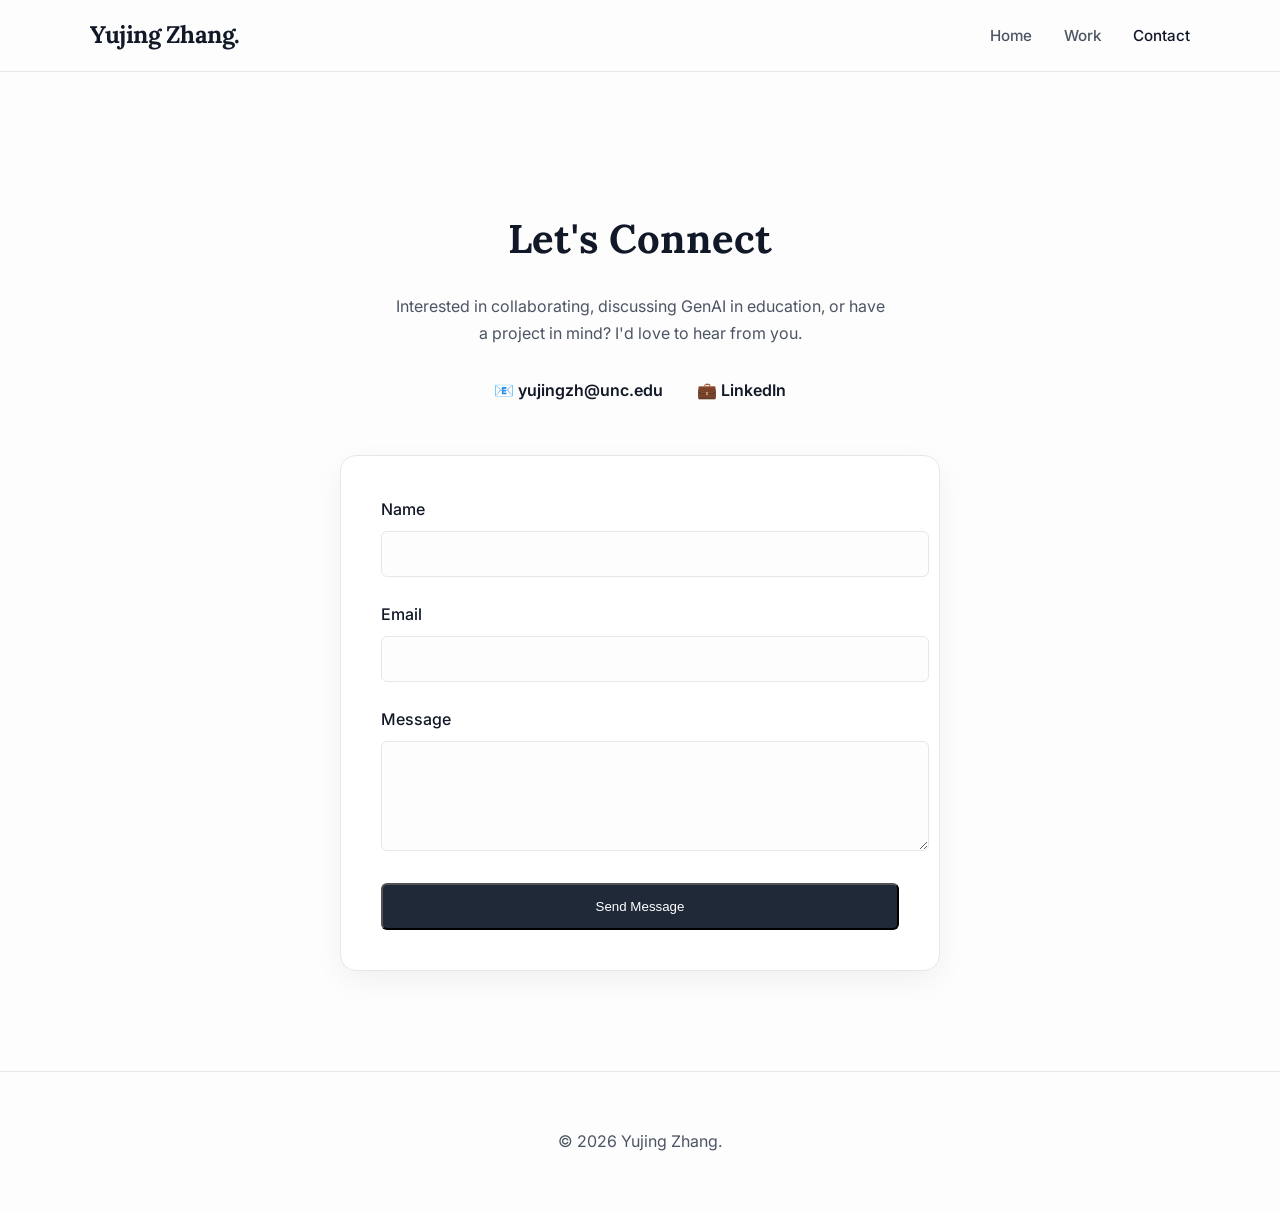
==== contact.html @ 6aafa3b5 "Create contact.html" ====
<!DOCTYPE html>
<html lang="en">
<head>
    <meta charset="UTF-8">
    <meta name="viewport" content="width=device-width, initial-scale=1.0">
    <title>Contact - Yujing Zhang</title>
    <link rel="stylesheet" href="style.css">
    <link href="https://fonts.googleapis.com/css2?family=Lora:wght@400;600&family=Inter:wght@400;500;600&display=swap" rel="stylesheet">
</head>
<body style="display: flex; flex-direction: column; min-height: 100vh;">
    
    <nav class="navbar">
        <div class="nav-container">
            <a href="index.html" class="logo">Yujing Zhang.</a>
            <ul class="nav-menu">
                <li><a href="index.html">Home</a></li>
                <li><a href="index.html#portfolio">Work</a></li>
                <li><a href="contact.html" style="color: #111827;">Contact</a></li>
            </ul>
        </div>
    </nav>

    <section style="flex-grow: 1; display: flex; align-items: center;">
        <div class="container" style="width: 100%;">
            <div style="text-align: center; margin-bottom: 50px;">
                <h1 class="section-title" style="margin-bottom: 20px;">Let's Connect</h1>
                <p style="color: #4B5563; max-width: 500px; margin: 0 auto;">
                    Interested in collaborating, discussing GenAI in education, or have a project in mind? I'd love to hear from you.
                </p>
                <div style="margin-top: 30px;">
                    <a href="mailto:yujingzh@unc.edu" style="color: #111827; font-weight: 600; text-decoration: none; margin: 0 15px;">📧 yujingzh@unc.edu</a>
                    <a href="https://www.linkedin.com/in/yujingzhang233" target="_blank" style="color: #111827; font-weight: 600; text-decoration: none; margin: 0 15px;">💼 LinkedIn</a>
                </div>
            </div>

            <div class="contact-form-wrapper fade-in visible">
                <form action="https://formspree.io/f/mgopppkq" method="POST" style="background: #fff; padding: 40px; border-radius: 16px; box-shadow: 0 10px 30px rgba(0,0,0,0.05); border: 1px solid #E5E7EB;">
                    <div class="form-group">
                        <label for="name">Name</label>
                        <input type="text" id="name" name="name" required>
                    </div>
                    <div class="form-group">
                        <label for="email">Email</label>
                        <input type="email" id="email" name="email" required>
                    </div>
                    <div class="form-group">
                        <label for="message">Message</label>
                        <textarea id="message" name="message" rows="5" required></textarea>
                    </div>
                    <button type="submit" class="btn-primary" style="width: 100%; margin: 0;">Send Message</button>
                </form>
            </div>
        </div>
    </section>

    <footer class="footer">
        <div class="container">
            <p>&copy; 2026 Yujing Zhang.</p>
        </div>
    </footer>
</body>
</html>
---- style.css ----
/* ---------------- 全局变量与基础设置 ---------------- */
:root {
    --bg-primary: #FDFDFD;
    --bg-secondary: #F3F4F6;
    --text-main: #111827;
    --text-muted: #4B5563;
    --accent-dark: #1F2937;
    --accent-light: #E5E7EB;
    --transition: all 0.4s cubic-bezier(0.16, 1, 0.3, 1);
}

html {
    scroll-behavior: smooth;
}

body {
    margin: 0;
    font-family: 'Inter', sans-serif;
    background-color: var(--bg-primary);
    color: var(--text-main);
    line-height: 1.7;
}

h1, h2, h3, .logo {
    font-family: 'Lora', serif;
    color: var(--text-main);
}

.container {
    max-width: 1100px;
    margin: 0 auto;
    padding: 0 24px;
}

/* ---------------- 导航栏 ---------------- */
.navbar {
    position: sticky;
    top: 0;
    background: rgba(253, 253, 253, 0.9);
    backdrop-filter: blur(10px);
    z-index: 1000;
    border-bottom: 1px solid var(--accent-light);
    padding: 15px 0;
}

.nav-container {
    display: flex;
    justify-content: space-between;
    align-items: center;
    max-width: 1100px;
    margin: 0 auto;
    padding: 0 24px;
}

.logo {
    text-decoration: none;
    font-size: 1.5rem;
    font-weight: 700;
    letter-spacing: -0.5px;
}

.nav-menu {
    list-style: none;
    display: flex;
    gap: 32px;
    margin: 0;
    padding: 0;
}

.nav-menu a {
    text-decoration: none;
    color: var(--text-muted);
    font-size: 0.95rem;
    font-weight: 500;
    transition: var(--transition);
}

.nav-menu a:hover {
    color: var(--text-main);
}

/* ---------------- Hero Section ---------------- */
.hero {
    min-height: 80vh;
    display: flex;
    align-items: center;
    padding-top: 60px;
}

.hero-title {
    font-size: 3.5rem;
    line-height: 1.2;
    margin-bottom: 24px;
    letter-spacing: -1px;
}

.hero-subtitle {
    font-size: 1.25rem;
    color: var(--text-muted);
    margin-bottom: 40px;
    max-width: 600px;
}

.btn-primary, .btn-secondary {
    display: inline-block;
    padding: 14px 28px;
    border-radius: 6px;
    text-decoration: none;
    font-weight: 500;
    transition: var(--transition);
}

.btn-primary {
    background-color: var(--accent-dark);
    color: white;
    margin-right: 16px;
}

.btn-primary:hover {
    background-color: #000;
    transform: translateY(-2px);
    box-shadow: 0 10px 20px rgba(0,0,0,0.1);
}

.btn-secondary {
    border: 1px solid var(--accent-light);
    color: var(--text-main);
}

.btn-secondary:hover {
    border-color: var(--text-main);
}

/* ---------------- 模块通用 ---------------- */
section {
    padding: 100px 0;
}

.section-title {
    font-size: 2.5rem;
    margin-bottom: 60px;
    position: relative;
}

/* ---------------- About Section ---------------- */
.about-content {
    display: grid;
    grid-template-columns: 1fr 2fr;
    gap: 60px;
    align-items: center;
}

.profile-pic {
    width: 100%;
    border-radius: 16px;
    box-shadow: 0 20px 40px rgba(0,0,0,0.08);
}

.lead {
    font-size: 1.2rem;
    font-weight: 500;
    color: var(--text-main);
    margin-bottom: 24px;
}

/* ---------------- 经历与时间轴 (Timeline) ---------------- */
.experience-section {
    background-color: var(--bg-secondary);
}

.timeline {
    position: relative;
    padding-left: 30px;
    border-left: 2px solid var(--accent-light);
}

.timeline-item {
    position: relative;
    margin-bottom: 40px;
}

.timeline-dot {
    position: absolute;
    left: -37px;
    top: 0;
    width: 12px;
    height: 12px;
    border-radius: 50%;
    background-color: var(--accent-dark);
    border: 4px solid var(--bg-secondary);
}

.experience-card {
    background: #fff;
    border-radius: 12px;
    padding: 30px;
    box-shadow: 0 4px 6px rgba(0,0,0,0.02);
    transition: var(--transition);
}

.experience-card:hover {
    transform: translateY(-4px);
    box-shadow: 0 12px 24px rgba(0,0,0,0.06);
}

.time-tag {
    font-size: 0.85rem;
    color: var(--text-muted);
    text-transform: uppercase;
    letter-spacing: 1px;
    margin-bottom: 12px;
    display: block;
}

.job-title {
    font-size: 1.4rem;
    margin: 0 0 8px 0;
}

.company-name {
    font-weight: 500;
    color: var(--text-muted);
    margin-bottom: 16px;
}

/* ---------------- 专长与技能 (Expertise) ---------------- */
.expertise-grid {
    display: grid;
    grid-template-columns: repeat(auto-fit, minmax(300px, 1fr));
    gap: 30px;
}

.expertise-card {
    padding: 30px;
    border: 1px solid var(--accent-light);
    border-radius: 12px;
    transition: var(--transition);
}

.expertise-card:hover {
    border-color: var(--text-main);
}

.skills-list {
    display: flex;
    flex-wrap: wrap;
    gap: 12px;
    margin-top: 40px;
}

.skill-tag {
    padding: 8px 16px;
    background: var(--bg-secondary);
    border-radius: 20px;
    font-size: 0.9rem;
    color: var(--text-muted);
}

/* ---------------- 作品集 (Portfolio) ---------------- */
.portfolio-grid {
    display: grid;
    grid-template-columns: repeat(auto-fit, minmax(320px, 1fr));
    gap: 40px;
}

.portfolio-item {
    border-radius: 16px;
    overflow: hidden;
    background: #fff;
    border: 1px solid var(--accent-light);
    transition: var(--transition);
}

.portfolio-item:hover {
    transform: translateY(-8px);
    box-shadow: 0 20px 40px rgba(0,0,0,0.08);
}

.portfolio-image {
    height: 240px;
    overflow: hidden;
}

.portfolio-image img {
    width: 100%;
    height: 100%;
    object-fit: cover;
    transition: transform 0.6s ease;
}

.portfolio-item:hover .portfolio-image img {
    transform: scale(1.05);
}

.portfolio-content {
    padding: 30px;
}

.project-type {
    font-size: 0.8rem;
    text-transform: uppercase;
    letter-spacing: 1px;
    color: var(--text-muted);
    margin-bottom: 12px;
}

.project-tags {
    display: flex;
    gap: 8px;
    margin-top: 20px;
    flex-wrap: wrap;
}

.project-tags span {
    font-size: 0.8rem;
    padding: 4px 10px;
    background: var(--bg-secondary);
    border-radius: 4px;
    color: var(--text-muted);
}

/* ---------------- Footer & Contact Form ---------------- */
.footer {
    text-align: center;
    padding: 40px 0;
    border-top: 1px solid var(--accent-light);
    color: var(--text-muted);
}

.contact-form-wrapper {
    max-width: 600px;
    margin: 0 auto;
}

.form-group {
    margin-bottom: 24px;
}

.form-group label {
    display: block;
    margin-bottom: 8px;
    font-weight: 500;
}

.form-group input, .form-group textarea {
    width: 100%;
    padding: 14px;
    border: 1px solid var(--accent-light);
    border-radius: 6px;
    font-family: inherit;
    background: var(--bg-primary);
    transition: var(--transition);
}

.form-group input:focus, .form-group textarea:focus {
    outline: none;
    border-color: var(--text-main);
}

/* ---------------- 滚动动画 (Fade In) ---------------- */
.fade-in {
    opacity: 0;
    transform: translateY(30px);
    transition: opacity 0.8s ease-out, transform 0.8s ease-out;
    will-change: opacity, visibility;
}

.fade-in.visible {
    opacity: 1;
    transform: none;
}
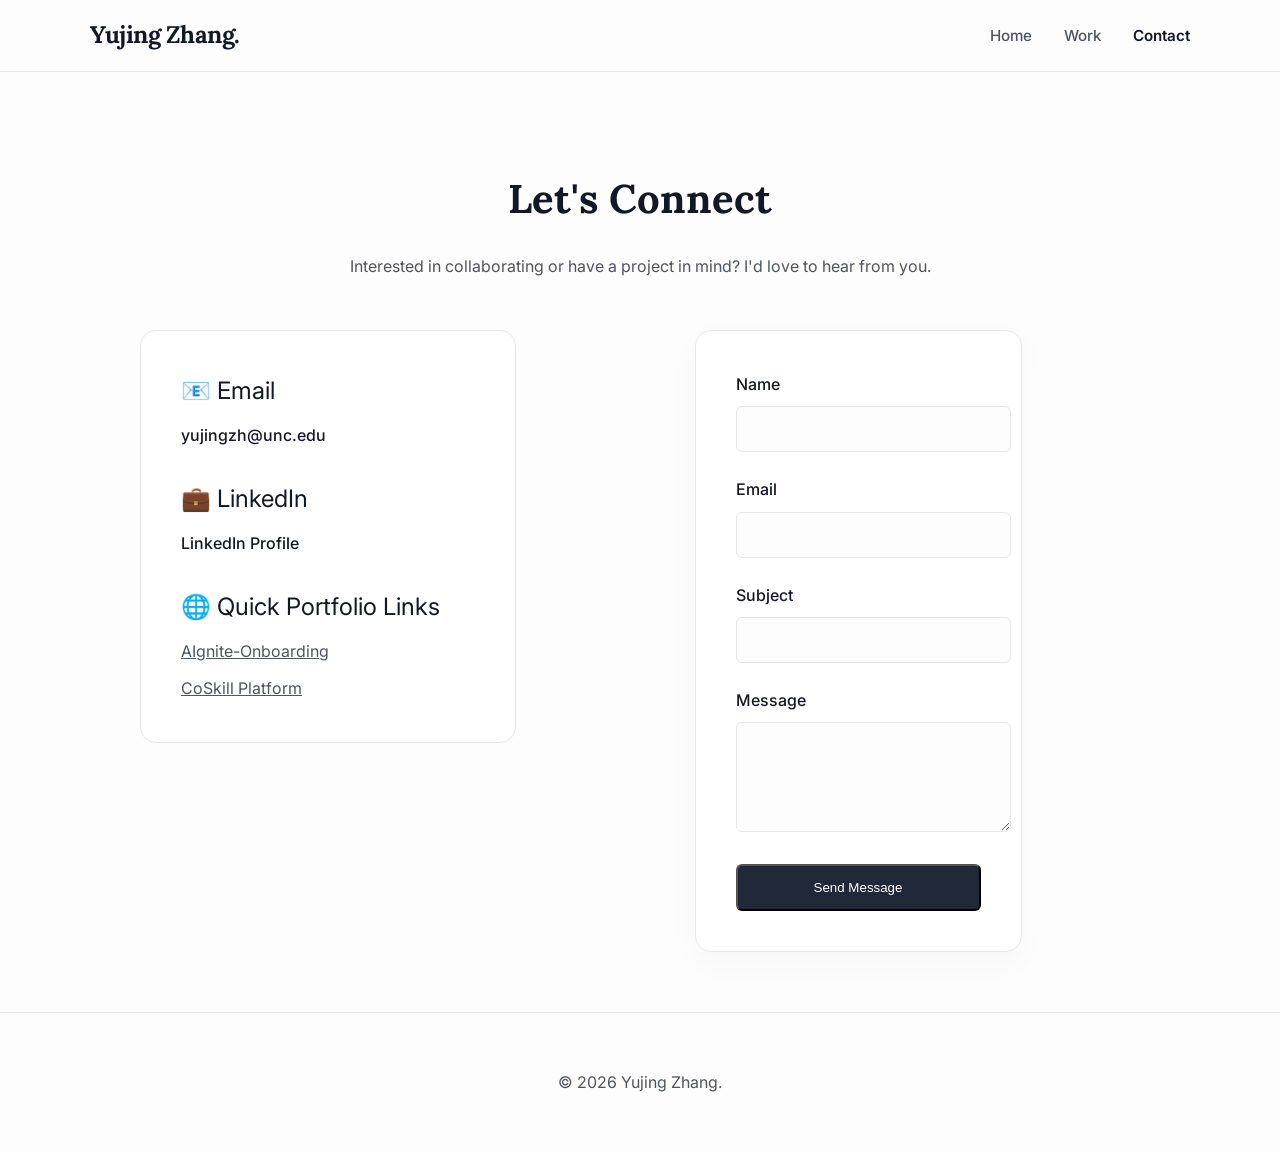
==== commit f5553722: "Update contact.html" ====
--- a/contact.html
+++ b/contact.html
@@ -15,40 +15,63 @@
             <ul class="nav-menu">
                 <li><a href="index.html">Home</a></li>
                 <li><a href="index.html#portfolio">Work</a></li>
-                <li><a href="contact.html" style="color: #111827;">Contact</a></li>
+                <li><a href="contact.html" style="color: #111827; font-weight: 600;">Contact</a></li>
             </ul>
         </div>
     </nav>
 
-    <section style="flex-grow: 1; display: flex; align-items: center;">
-        <div class="container" style="width: 100%;">
+    <section style="flex-grow: 1; display: flex; align-items: center; padding: 60px 0;">
+        <div class="container" style="width: 100%; max-width: 1000px;">
             <div style="text-align: center; margin-bottom: 50px;">
                 <h1 class="section-title" style="margin-bottom: 20px;">Let's Connect</h1>
-                <p style="color: #4B5563; max-width: 500px; margin: 0 auto;">
-                    Interested in collaborating, discussing GenAI in education, or have a project in mind? I'd love to hear from you.
+                <p style="color: #4B5563; max-width: 600px; margin: 0 auto;">
+                    Interested in collaborating or have a project in mind? I'd love to hear from you.
                 </p>
-                <div style="margin-top: 30px;">
-                    <a href="mailto:yujingzh@unc.edu" style="color: #111827; font-weight: 600; text-decoration: none; margin: 0 15px;">📧 yujingzh@unc.edu</a>
-                    <a href="https://www.linkedin.com/in/yujingzhang233" target="_blank" style="color: #111827; font-weight: 600; text-decoration: none; margin: 0 15px;">💼 LinkedIn</a>
-                </div>
             </div>
 
-            <div class="contact-form-wrapper fade-in visible">
-                <form action="https://formspree.io/f/mgopppkq" method="POST" style="background: #fff; padding: 40px; border-radius: 16px; box-shadow: 0 10px 30px rgba(0,0,0,0.05); border: 1px solid #E5E7EB;">
-                    <div class="form-group">
-                        <label for="name">Name</label>
-                        <input type="text" id="name" name="name" required>
+            <div class="contact-grid" style="display: grid; grid-template-columns: 1fr 1.5fr; gap: 60px; align-items: start;">
+                <div class="contact-info" style="background: #fff; padding: 40px; border-radius: 16px; border: 1px solid #E5E7EB;">
+                    
+                    <div style="margin-bottom: 30px;">
+                        <span style="font-size: 1.5rem; display: block; margin-bottom: 10px;">📧 Email</span>
+                        <a href="mailto:yujingzh@unc.edu" style="color: #111827; text-decoration: none; font-weight: 500;">yujingzh@unc.edu</a>
                     </div>
-                    <div class="form-group">
-                        <label for="email">Email</label>
-                        <input type="email" id="email" name="email" required>
+
+                    <div style="margin-bottom: 30px;">
+                        <span style="font-size: 1.5rem; display: block; margin-bottom: 10px;">💼 LinkedIn</span>
+                        <a href="https://www.linkedin.com/in/yujingzhang233" target="_blank" style="color: #111827; text-decoration: none; font-weight: 500;">LinkedIn Profile</a>
                     </div>
-                    <div class="form-group">
-                        <label for="message">Message</label>
-                        <textarea id="message" name="message" rows="5" required></textarea>
+
+                    <div>
+                        <span style="font-size: 1.5rem; display: block; margin-bottom: 10px;">🌐 Quick Portfolio Links</span>
+                        <div style="display: flex; flex-direction: column; gap: 10px;">
+                            <a href="https://www.figma.com/proto/IPwVsNekaGKlMUicKkFlYf/EDUC-590---AIgnite-Onboarding-Figma--Copy-?node-id=174-4&t=kibvzkXD0YvhcwhZ-1" target="_blank" style="color: #4B5563; text-decoration: underline;">AIgnite-Onboarding</a>
+                            <a href="https://www.figma.com/proto/z1ZxzwCrSdUa23uJxoK12V/CoSkill-Prototype?node-id=0-1&t=khvAR7GtYxwNEWoW-1" target="_blank" style="color: #4B5563; text-decoration: underline;">CoSkill Platform</a>
+                        </div>
                     </div>
-                    <button type="submit" class="btn-primary" style="width: 100%; margin: 0;">Send Message</button>
-                </form>
+                </div>
+
+                <div class="contact-form-wrapper fade-in visible">
+                    <form action="https://formspree.io/f/mgopppkq" method="POST" style="background: #fff; padding: 40px; border-radius: 16px; box-shadow: 0 10px 30px rgba(0,0,0,0.03); border: 1px solid #E5E7EB;">
+                        <div class="form-group">
+                            <label for="name">Name</label>
+                            <input type="text" id="name" name="name" required>
+                        </div>
+                        <div class="form-group">
+                            <label for="email">Email</label>
+                            <input type="email" id="email" name="email" required>
+                        </div>
+                        <div class="form-group">
+                            <label for="subject">Subject</label>
+                            <input type="text" id="subject" name="subject" required>
+                        </div>
+                        <div class="form-group">
+                            <label for="message">Message</label>
+                            <textarea id="message" name="message" rows="5" required></textarea>
+                        </div>
+                        <button type="submit" class="btn-primary" style="width: 100%; margin: 0;">Send Message</button>
+                    </form>
+                </div>
             </div>
         </div>
     </section>
